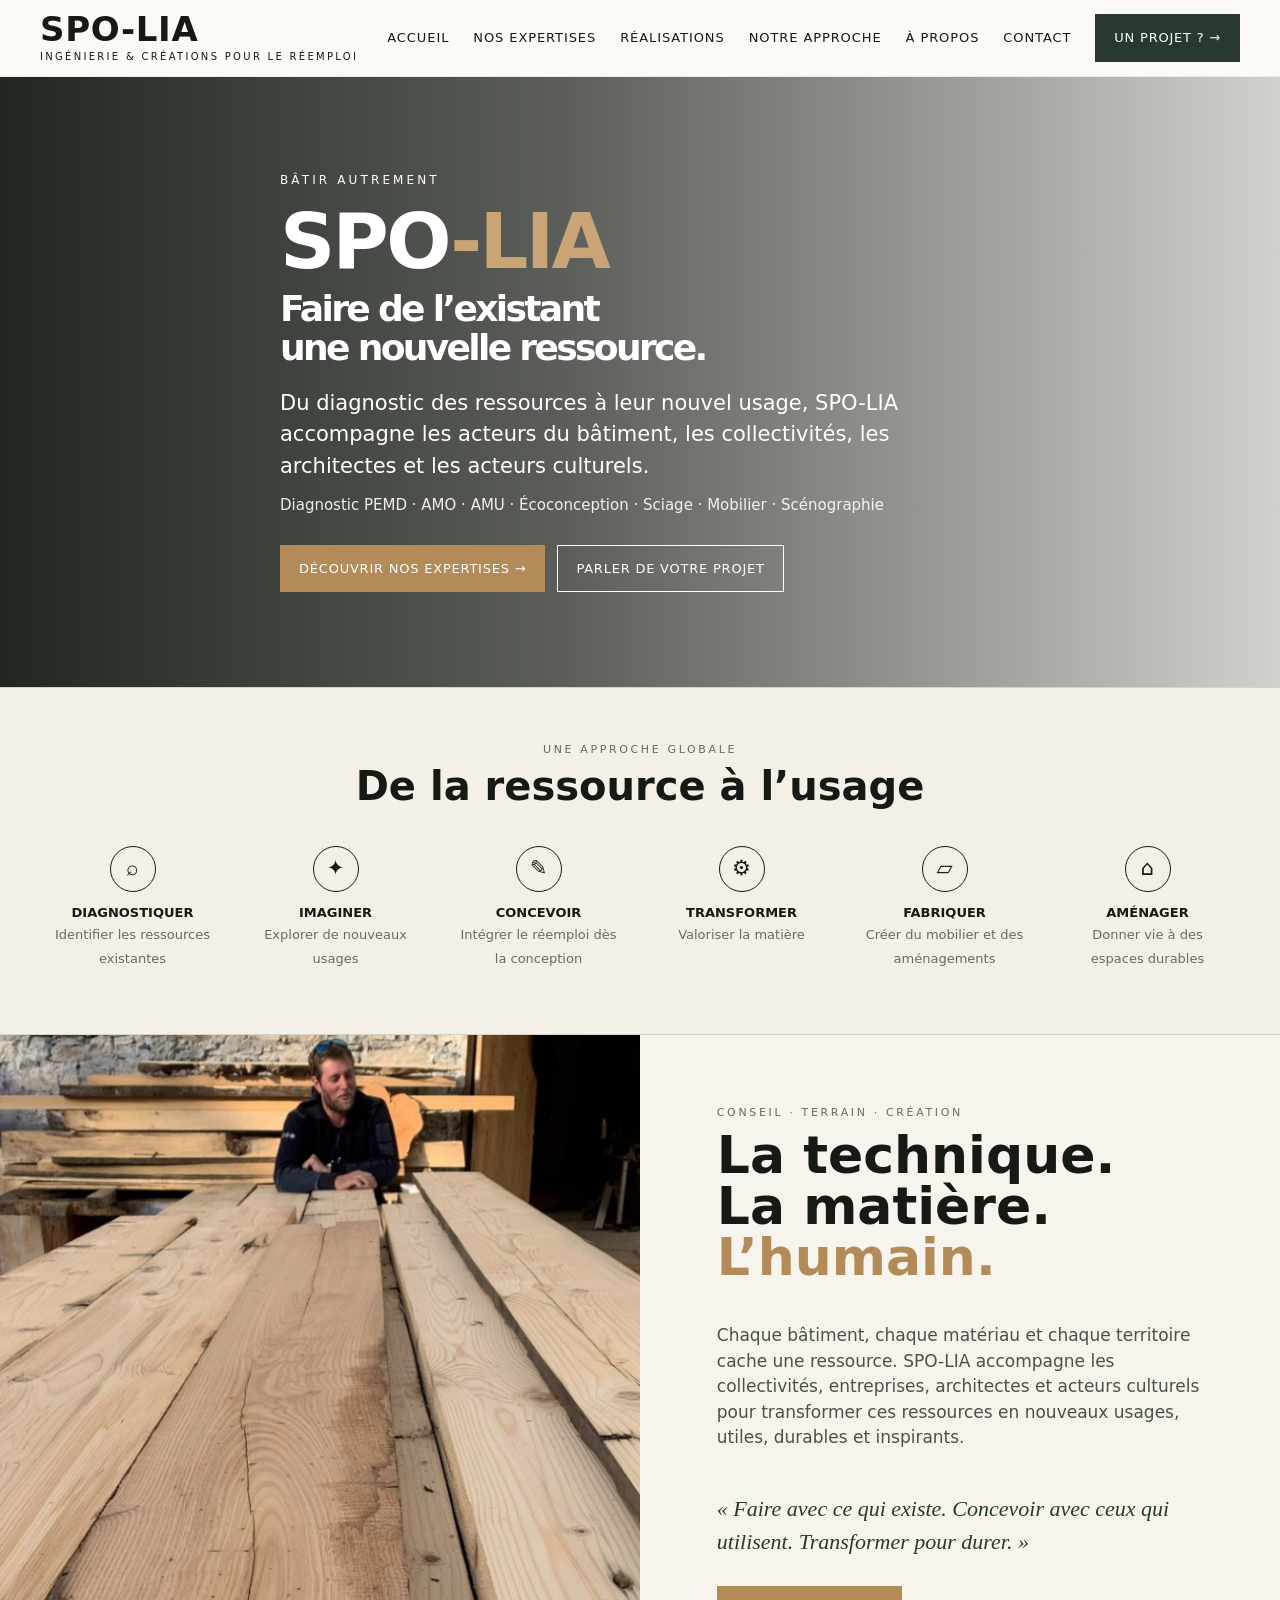
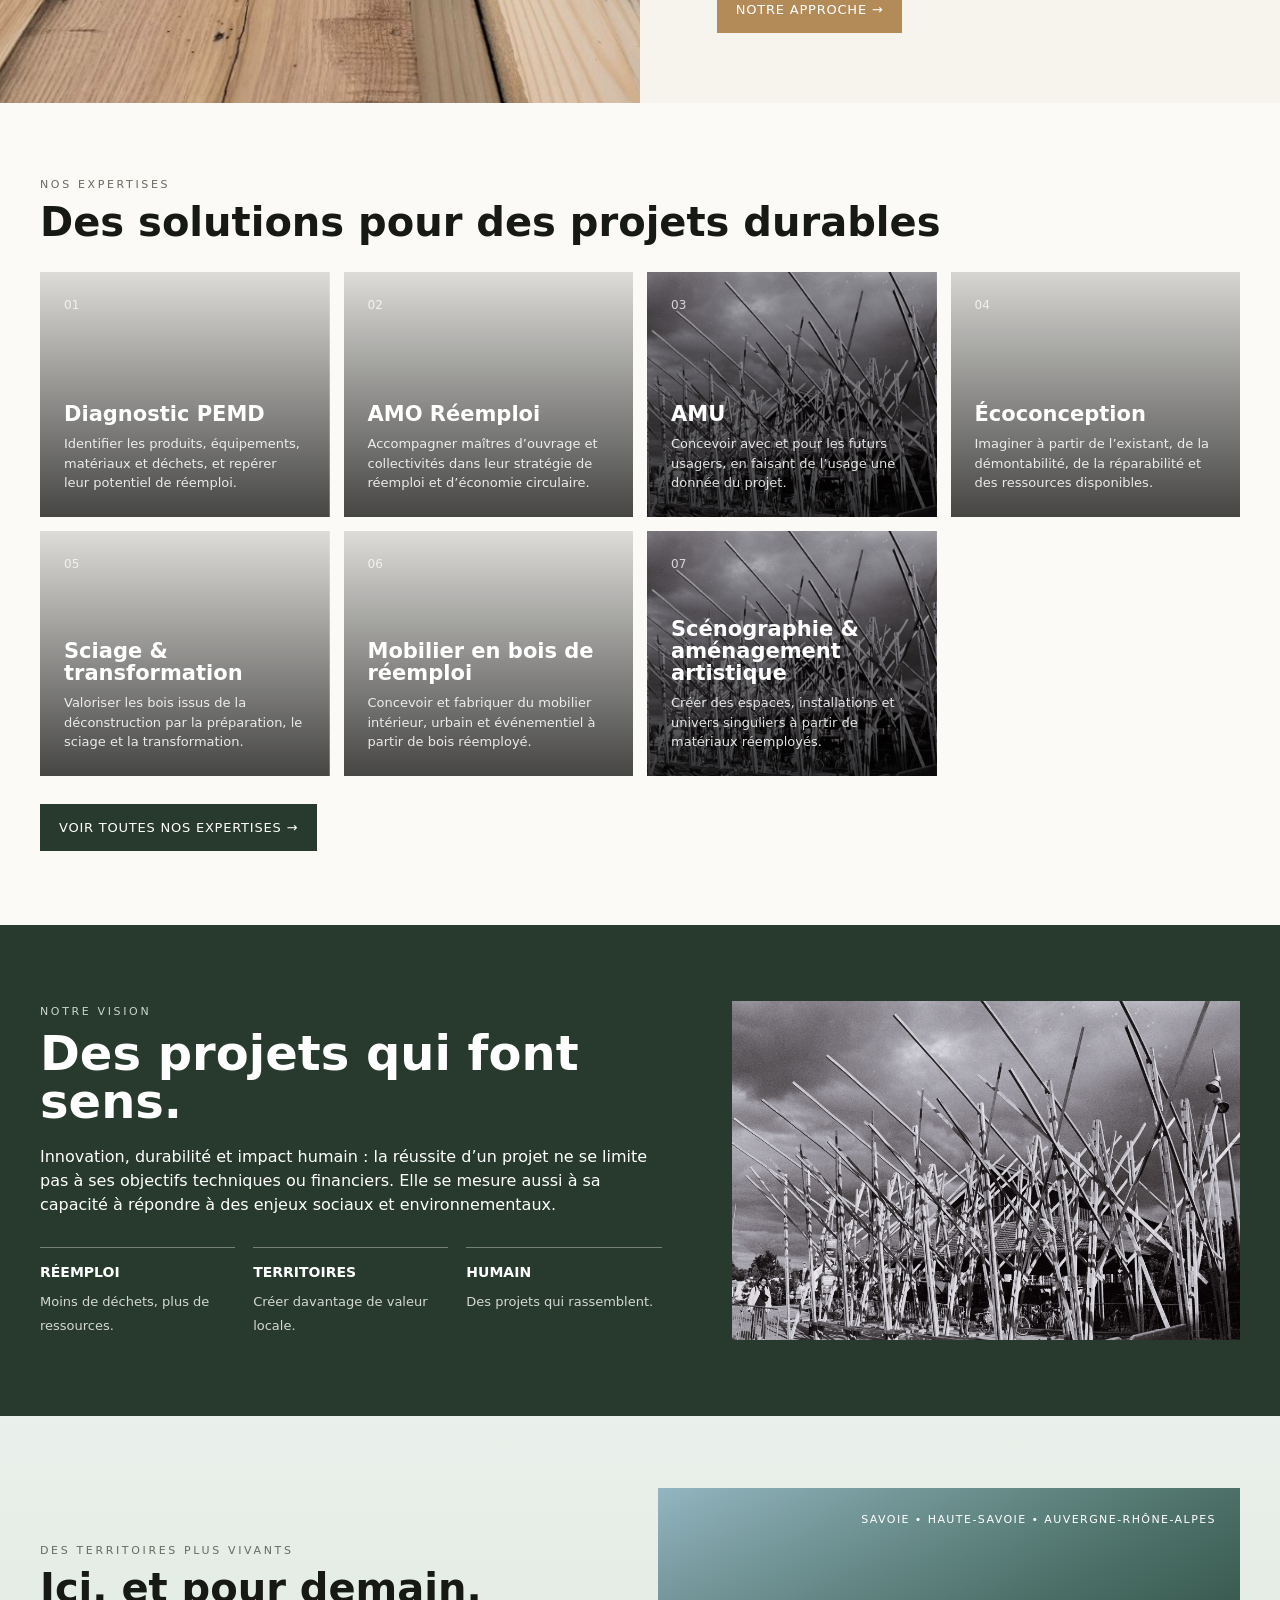
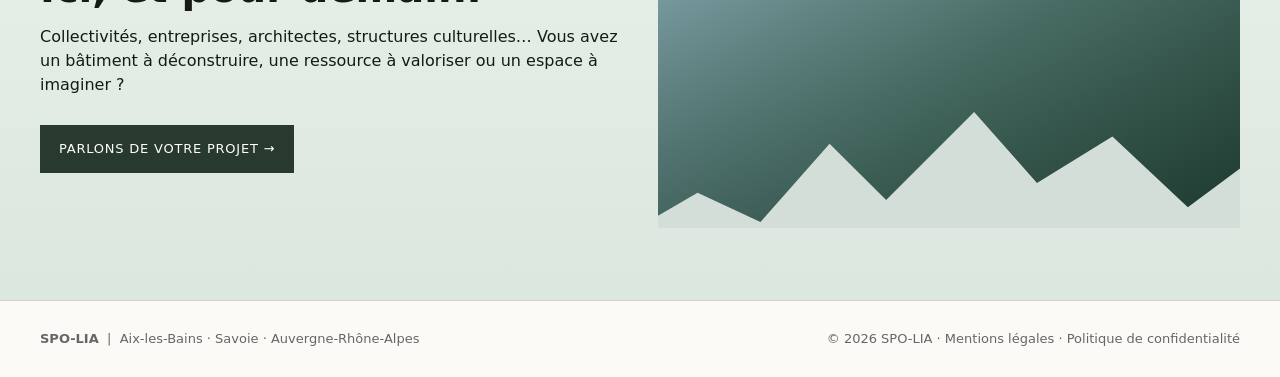
==== index.html @ f4e73f8f "Add files via upload" ====
<!doctype html><html lang="fr"><head><meta charset="utf-8"><meta name="viewport" content="width=device-width,initial-scale=1"><title>SPO-LIA — Ingénierie & créations pour le réemploi</title><meta name="description" content="Diagnostic PEMD, AMO réemploi, AMU, écoconception, sciage, mobilier en bois de réemploi et scénographie depuis Aix-les-Bains."><link rel="stylesheet" href="style.css"></head><body><header class="header"><div class="container nav"><a class="brand" href="index.html"><strong>SPO-LIA</strong><span>INGÉNIERIE & CRÉATIONS POUR LE RÉEMPLOI</span></a><nav class="navlinks"><a href="index.html">Accueil</a><a href="expertises.html">Nos expertises</a><a href="realisations.html">Réalisations</a><a href="approche.html">Notre approche</a><a href="a-propos.html">À propos</a><a href="contact.html">Contact</a><a class="btn dark" href="contact.html">Un projet ? →</a></nav></div></header><section class="hero"><div class="container hero-inner"><div class="kicker">Bâtir autrement</div><h1>SPO<span class="accent">-LIA</span><br><span style="font-size:.47em;line-height:1.08;display:block;margin-top:12px">Faire de l’existant<br>une nouvelle ressource.</span></h1><p class="lead">Du diagnostic des ressources à leur nouvel usage, SPO-LIA accompagne les acteurs du bâtiment, les collectivités, les architectes et les acteurs culturels.</p><div class="servicesline">Diagnostic PEMD · AMO · AMU · Écoconception · Sciage · Mobilier · Scénographie</div><div class="cta-row"><a class="btn primary" href="#expertises">Découvrir nos expertises →</a><a class="btn" style="border-color:white" href="contact.html">Parler de votre projet</a></div></div></section><section class="process"><div class="container"><div class="section-head"><div class="eyebrow">Une approche globale</div><h2>De la ressource à l’usage</h2></div><div class="steps"><div class="step"><div class="icon">⌕</div><strong>Diagnostiquer</strong><span>Identifier les ressources existantes</span></div><div class="step"><div class="icon">✦</div><strong>Imaginer</strong><span>Explorer de nouveaux usages</span></div><div class="step"><div class="icon">✎</div><strong>Concevoir</strong><span>Intégrer le réemploi dès la conception</span></div><div class="step"><div class="icon">⚙</div><strong>Transformer</strong><span>Valoriser la matière</span></div><div class="step"><div class="icon">▱</div><strong>Fabriquer</strong><span>Créer du mobilier et des aménagements</span></div><div class="step"><div class="icon">⌂</div><strong>Aménager</strong><span>Donner vie à des espaces durables</span></div></div></div></section><section class="split"><div class="image"></div><div class="copy"><div class="eyebrow">Conseil · Terrain · Création</div><h2>La technique.<br>La matière.<br><span class="accent">L’humain.</span></h2><p>Chaque bâtiment, chaque matériau et chaque territoire cache une ressource. SPO-LIA accompagne les collectivités, entreprises, architectes et acteurs culturels pour transformer ces ressources en nouveaux usages, utiles, durables et inspirants.</p><div class="quote">« Faire avec ce qui existe. Concevoir avec ceux qui utilisent. Transformer pour durer. »</div><div class="cta-row"><a class="btn primary" href="approche.html">Notre approche →</a></div></div></section><section class="expertise" id="expertises"><div class="container"><div class="eyebrow">Nos expertises</div><h2 class="section-title">Des solutions pour des projets durables</h2><div class="expertise-grid"><article class="card"><div class="num">01</div><h3>Diagnostic PEMD</h3><p>Identifier les produits, équipements, matériaux et déchets, et repérer leur potentiel de réemploi.</p></article><article class="card"><div class="num">02</div><h3>AMO Réemploi</h3><p>Accompagner maîtres d’ouvrage et collectivités dans leur stratégie de réemploi et d’économie circulaire.</p></article><article class="card"><div class="num">03</div><h3>AMU</h3><p>Concevoir avec et pour les futurs usagers, en faisant de l’usage une donnée du projet.</p></article><article class="card"><div class="num">04</div><h3>Écoconception</h3><p>Imaginer à partir de l’existant, de la démontabilité, de la réparabilité et des ressources disponibles.</p></article><article class="card"><div class="num">05</div><h3>Sciage & transformation</h3><p>Valoriser les bois issus de la déconstruction par la préparation, le sciage et la transformation.</p></article><article class="card"><div class="num">06</div><h3>Mobilier en bois de réemploi</h3><p>Concevoir et fabriquer du mobilier intérieur, urbain et événementiel à partir de bois réemployé.</p></article><article class="card"><div class="num">07</div><h3>Scénographie & aménagement artistique</h3><p>Créer des espaces, installations et univers singuliers à partir de matériaux réemployés.</p></article></div><div class="cta-row"><a class="btn dark" href="expertises.html">Voir toutes nos expertises →</a></div></div></section><section class="values"><div class="container values-grid"><div><div class="eyebrow" style="color:#cbd5cd">Notre vision</div><h2>Des projets qui font sens.</h2><p>Innovation, durabilité et impact humain : la réussite d’un projet ne se limite pas à ses objectifs techniques ou financiers. Elle se mesure aussi à sa capacité à répondre à des enjeux sociaux et environnementaux.</p><div class="value-list"><div class="value"><strong>Réemploi</strong><span>Moins de déchets, plus de ressources.</span></div><div class="value"><strong>Territoires</strong><span>Créer davantage de valeur locale.</span></div><div class="value"><strong>Humain</strong><span>Des projets qui rassemblent.</span></div></div></div><div><img src="assets/la-cagette-scenographie.jpg" alt="Installation artistique et scénographie en structure bois"></div></div></section><section class="regions"><div class="container regions-grid"><div><div class="eyebrow">Des territoires plus vivants</div><h2 class="section-title">Ici, et pour demain.</h2><p>Collectivités, entreprises, architectes, structures culturelles… Vous avez un bâtiment à déconstruire, une ressource à valoriser ou un espace à imaginer ?</p><div class="cta-row"><a class="btn dark" href="contact.html">Parlons de votre projet →</a></div></div><div class="mountain"></div></div></section><footer class="footer"><div class="container footer-row"><div><strong>SPO-LIA</strong> &nbsp;|&nbsp; Aix-les-Bains · Savoie · Auvergne-Rhône-Alpes</div><div>© 2026 SPO-LIA · Mentions légales · Politique de confidentialité</div></div></footer><script src="script.js"></script></body></html>
---- style.css ----
:root{--bg:#f4f0e7;--paper:#fbfaf6;--ink:#171915;--green:#283a2e;--sand:#b38b58;--line:#d9d1c3;--muted:#686a63;--max:1200px}*{box-sizing:border-box}html{scroll-behavior:smooth}body{margin:0;font-family:Inter,ui-sans-serif,system-ui,-apple-system,BlinkMacSystemFont,"Segoe UI",sans-serif;background:var(--paper);color:var(--ink);line-height:1.5}a{color:inherit;text-decoration:none}img{max-width:100%;display:block}.container{width:min(var(--max),calc(100% - 40px));margin:auto}.header{position:sticky;top:0;z-index:20;background:rgba(251,250,246,.94);backdrop-filter:blur(12px);border-bottom:1px solid rgba(0,0,0,.06)}.nav{display:flex;align-items:center;justify-content:space-between;gap:24px;padding:14px 0}.brand{display:flex;flex-direction:column;line-height:.92}.brand strong{font-size:34px;letter-spacing:.02em}.brand span{font-size:10px;letter-spacing:.23em;margin-top:7px}.navlinks{display:flex;gap:24px;font-size:13px;text-transform:uppercase;letter-spacing:.07em;align-items:center}.btn{display:inline-flex;align-items:center;gap:9px;padding:13px 18px;border:1px solid var(--ink);font-size:13px;text-transform:uppercase;letter-spacing:.06em}.btn.primary{background:var(--sand);border-color:var(--sand);color:white}.btn.dark{background:var(--green);border-color:var(--green);color:white}.hero{background:linear-gradient(90deg,rgba(15,20,15,.92) 0%,rgba(15,20,15,.68) 44%,rgba(15,20,15,.18) 100%),url('https://images.unsplash.com/photo-1782829243963-3a2dee566511?auto=format&fit=crop&fm=jpg&ixid=M3wxMjA3fDB8MHxwaG90by1wYWdlfHx8fGVufDB8fHx8fA%3D%3D&ixlib=rb-4.1.0&q=60&w=3000') center/cover no-repeat;min-height:610px;color:white;display:flex;align-items:center}.hero-inner{padding:82px 0;width:min(720px,100%)}.kicker{font-size:12px;letter-spacing:.26em;text-transform:uppercase;margin-bottom:18px}.hero h1{font-size:clamp(46px,6vw,84px);line-height:.92;margin:0 0 20px;letter-spacing:-.035em}.hero h1 .accent{color:#c9a475}.hero p.lead{font-size:21px;max-width:700px;margin:0 0 12px}.hero .servicesline{font-size:15px;opacity:.9}.cta-row{display:flex;gap:12px;flex-wrap:wrap;margin-top:28px}.process{padding:54px 0;background:var(--bg);border-top:1px solid var(--line);border-bottom:1px solid var(--line)}.section-head{text-align:center;margin-bottom:28px}.section-head .eyebrow,.eyebrow{font-size:11px;text-transform:uppercase;letter-spacing:.24em;color:var(--muted)}.section-head h2,.section-title{font-size:40px;line-height:1.04;margin:8px 0 0}.steps{display:grid;grid-template-columns:repeat(6,1fr);gap:18px}.step{text-align:center;padding:10px}.step .icon{width:46px;height:46px;border:1.5px solid var(--ink);border-radius:50%;display:grid;place-items:center;margin:0 auto 11px;font-size:21px}.step strong{display:block;text-transform:uppercase;font-size:13px}.step span{font-size:13px;color:var(--muted)}.split{display:grid;grid-template-columns:1fr 1fr;min-height:540px}.split .image{background:url('assets/cyril-bois-reemploi.jpg') center/cover no-repeat}.split .copy{padding:70px clamp(32px,6vw,85px);display:flex;flex-direction:column;justify-content:center;background:#f7f4ed}.copy h2{font-size:52px;line-height:.98;margin:8px 0 24px}.copy h2 .accent{color:var(--sand)}.copy p{font-size:17px;color:#4d504a;max-width:630px}.quote{margin-top:24px;font-family:Georgia,serif;font-style:italic;font-size:22px;color:var(--green)}.expertise{padding:74px 0}.expertise-grid{display:grid;grid-template-columns:repeat(4,1fr);gap:14px;margin-top:28px}.card{min-height:245px;color:white;padding:24px;display:flex;flex-direction:column;justify-content:flex-end}.card:nth-child(1){background:linear-gradient(135deg,#3e4940,#1f2d25)}.card:nth-child(2){background:linear-gradient(135deg,#6f765f,#314537)}.card:nth-child(3){background:linear-gradient(135deg,#7d725e,#314033)}.card:nth-child(4){background:linear-gradient(135deg,#8d7a5d,#3d3329)}.card:nth-child(5){background:linear-gradient(135deg,#6f5e45,#352f27)}.card:nth-child(6){background:linear-gradient(135deg,#9a815f,#4b3c2b)}.card:nth-child(7){background:linear-gradient(135deg,#536358,#22352b)}.card .num{font-size:12px;opacity:.75;margin-bottom:auto}.card h3{font-size:21px;line-height:1.05;margin:0 0 9px}.card p{font-size:13px;margin:0;opacity:.87}.values{background:var(--green);color:white;padding:76px 0}.values-grid{display:grid;grid-template-columns:1.1fr .9fr;gap:70px;align-items:center}.values h2{font-size:48px;line-height:1;margin:8px 0 20px}.value-list{display:grid;grid-template-columns:repeat(3,1fr);gap:18px;margin-top:30px}.value{border-top:1px solid rgba(255,255,255,.35);padding-top:14px}.value strong{display:block;font-size:14px;text-transform:uppercase;margin-bottom:6px}.value span{font-size:13px;opacity:.8}.regions{padding:72px 0;background:linear-gradient(180deg,#eaf0eb,#dce7df)}.regions-grid{display:grid;grid-template-columns:1fr 1fr;gap:36px;align-items:center}.mountain{height:340px;background:linear-gradient(180deg,rgba(255,255,255,.06),rgba(24,48,37,.38)),linear-gradient(135deg,#8cb1bc,#487067 55%,#213f35);position:relative;overflow:hidden}.mountain:before{content:"";position:absolute;left:-4%;right:-4%;bottom:-22%;height:72%;background:#d4ded8;clip-path:polygon(0 70%,10% 55%,20% 67%,31% 35%,40% 58%,54% 22%,64% 51%,76% 32%,88% 61%,100% 38%,100% 100%,0 100%)}.mountain:after{content:"SAVOIE • HAUTE-SAVOIE • AUVERGNE-RHÔNE-ALPES";position:absolute;right:24px;top:24px;color:white;font-size:11px;letter-spacing:.13em;text-align:right}.footer{padding:28px 0;border-top:1px solid var(--line);font-size:13px;color:#666}.footer-row{display:flex;justify-content:space-between;gap:20px;flex-wrap:wrap}.page-hero{padding:110px 0 70px;background:var(--bg)}.page-hero h1{font-size:64px;line-height:.95;margin:10px 0 18px}.content{padding:70px 0}.content-grid{display:grid;grid-template-columns:1fr 1fr;gap:50px}.content h2{font-size:34px}.content p{color:#555}.contact-box{background:var(--green);color:white;padding:34px;margin-top:30px}.contact-box a{text-decoration:underline}@media(max-width:950px){.navlinks{display:none}.hero{min-height:560px}.steps{grid-template-columns:repeat(3,1fr)}.split,.values-grid,.regions-grid,.content-grid{grid-template-columns:1fr}.split .image{min-height:420px}.expertise-grid{grid-template-columns:repeat(2,1fr)}}@media(max-width:620px){.container{width:min(100% - 24px,var(--max))}.hero h1{font-size:48px}.steps{grid-template-columns:repeat(2,1fr)}.expertise-grid{grid-template-columns:1fr}.copy h2{font-size:40px}.page-hero h1{font-size:48px}}

.card:nth-child(1){background-image:linear-gradient(180deg,rgba(0,0,0,.12),rgba(0,0,0,.72)),url("https://images.pexels.com/photos/15612541/pexels-photo-15612541/free-photo-of-wood-in-a-carpentry.jpeg?auto=compress&dpr=1&h=750&w=1260");background-size:cover;background-position:center}
.card:nth-child(2){background-image:linear-gradient(180deg,rgba(0,0,0,.12),rgba(0,0,0,.72)),url("https://images.unsplash.com/photo-1782829243963-3a2dee566511?auto=format&fit=crop&fm=jpg&ixid=M3wxMjA3fDB8MHxwaG90by1wYWdlfHx8fGVufDB8fHx8fA%3D%3D&ixlib=rb-4.1.0&q=60&w=3000");background-size:cover;background-position:center}
.card:nth-child(3){background-image:linear-gradient(180deg,rgba(0,0,0,.16),rgba(0,0,0,.72)),url('assets/la-cagette-scenographie.jpg');background-size:cover;background-position:center}
.card:nth-child(4){background-image:linear-gradient(180deg,rgba(0,0,0,.15),rgba(0,0,0,.72)),url("https://images.pexels.com/photos/8447804/pexels-photo-8447804.jpeg?auto=compress&dpr=1&h=750&w=1260");background-size:cover;background-position:center}
.card:nth-child(5){background-image:linear-gradient(180deg,rgba(0,0,0,.12),rgba(0,0,0,.72)),url("https://images.pexels.com/photos/8447804/pexels-photo-8447804.jpeg?auto=compress&dpr=1&h=750&w=1260");background-size:cover;background-position:center}
.card:nth-child(6){background-image:linear-gradient(180deg,rgba(0,0,0,.12),rgba(0,0,0,.72)),url("https://images.unsplash.com/photo-1782829243963-3a2dee566511?auto=format&fit=crop&fm=jpg&ixid=M3wxMjA3fDB8MHxwaG90by1wYWdlfHx8fGVufDB8fHx8fA%3D%3D&ixlib=rb-4.1.0&q=60&w=3000");background-size:cover;background-position:center 60%}
.card:nth-child(7){background-image:linear-gradient(180deg,rgba(0,0,0,.12),rgba(0,0,0,.72)),url('assets/la-cagette-scenographie.jpg');background-size:cover;background-position:center}
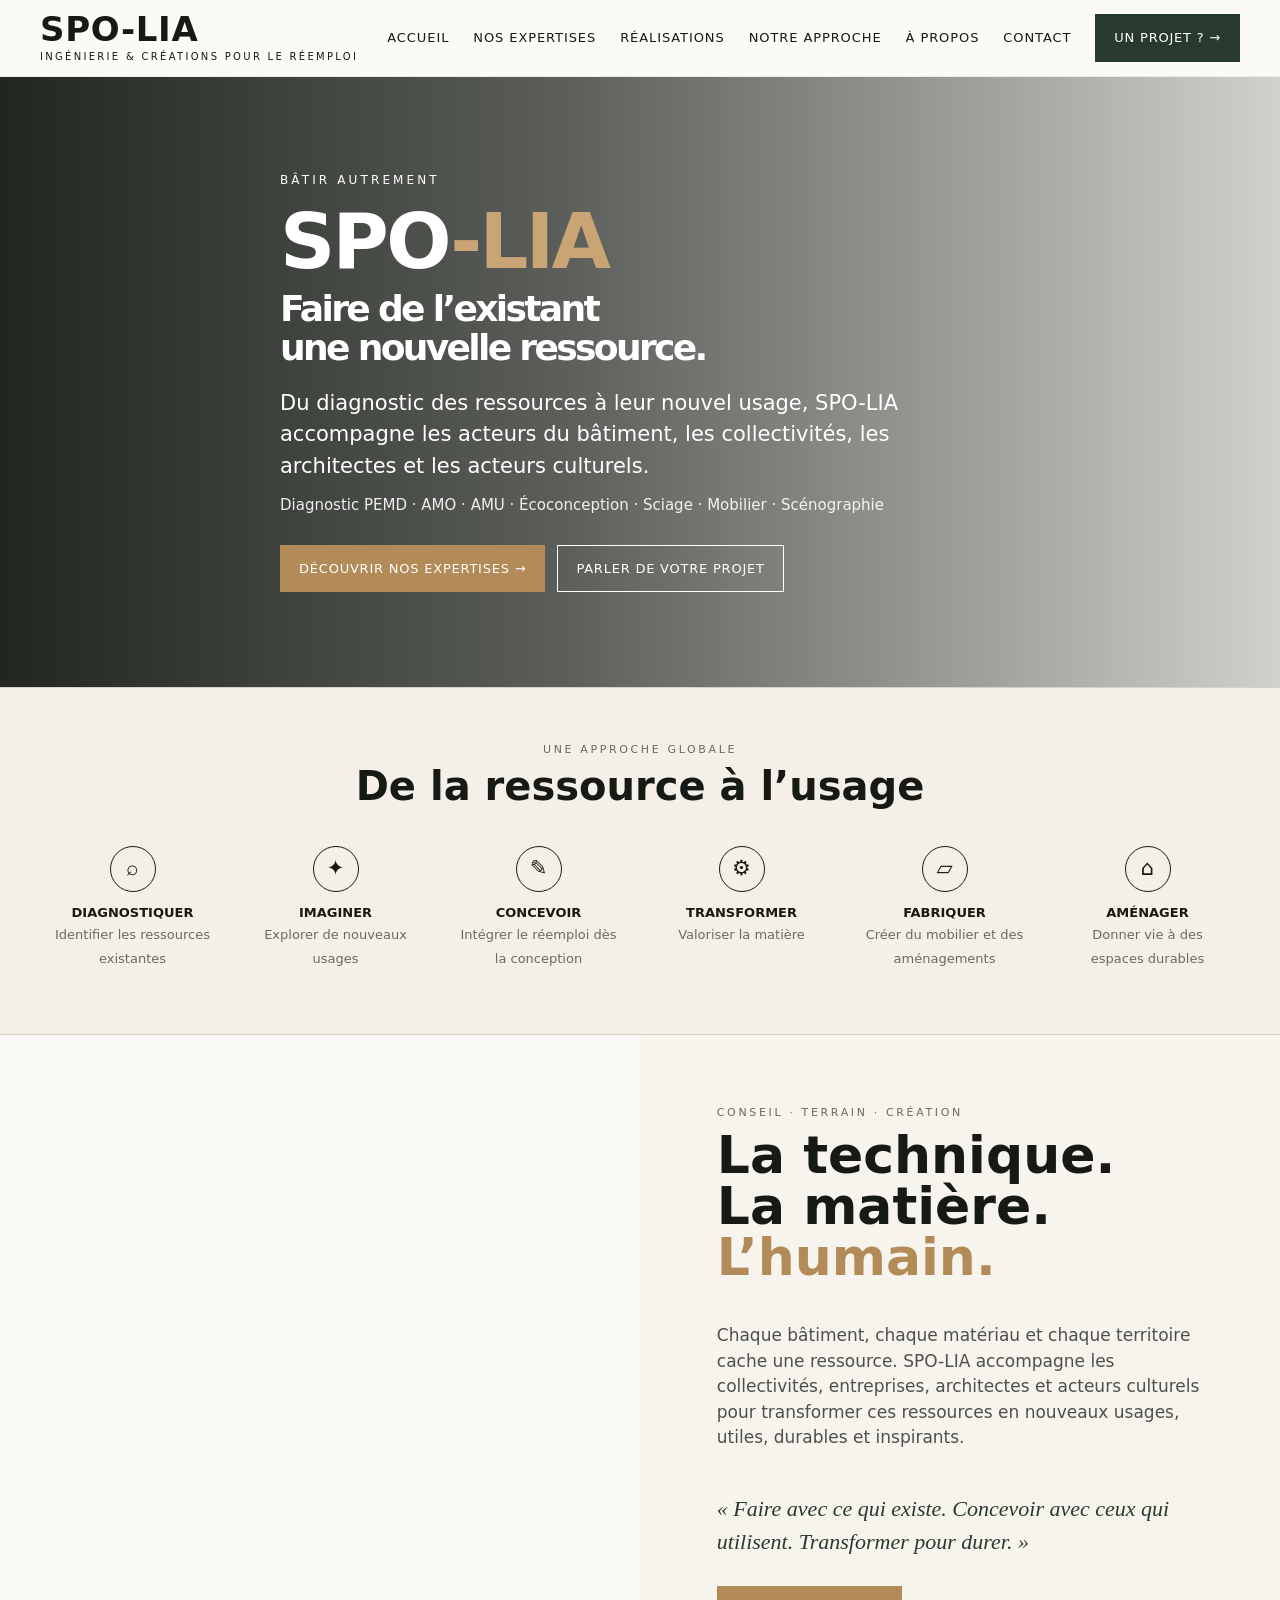
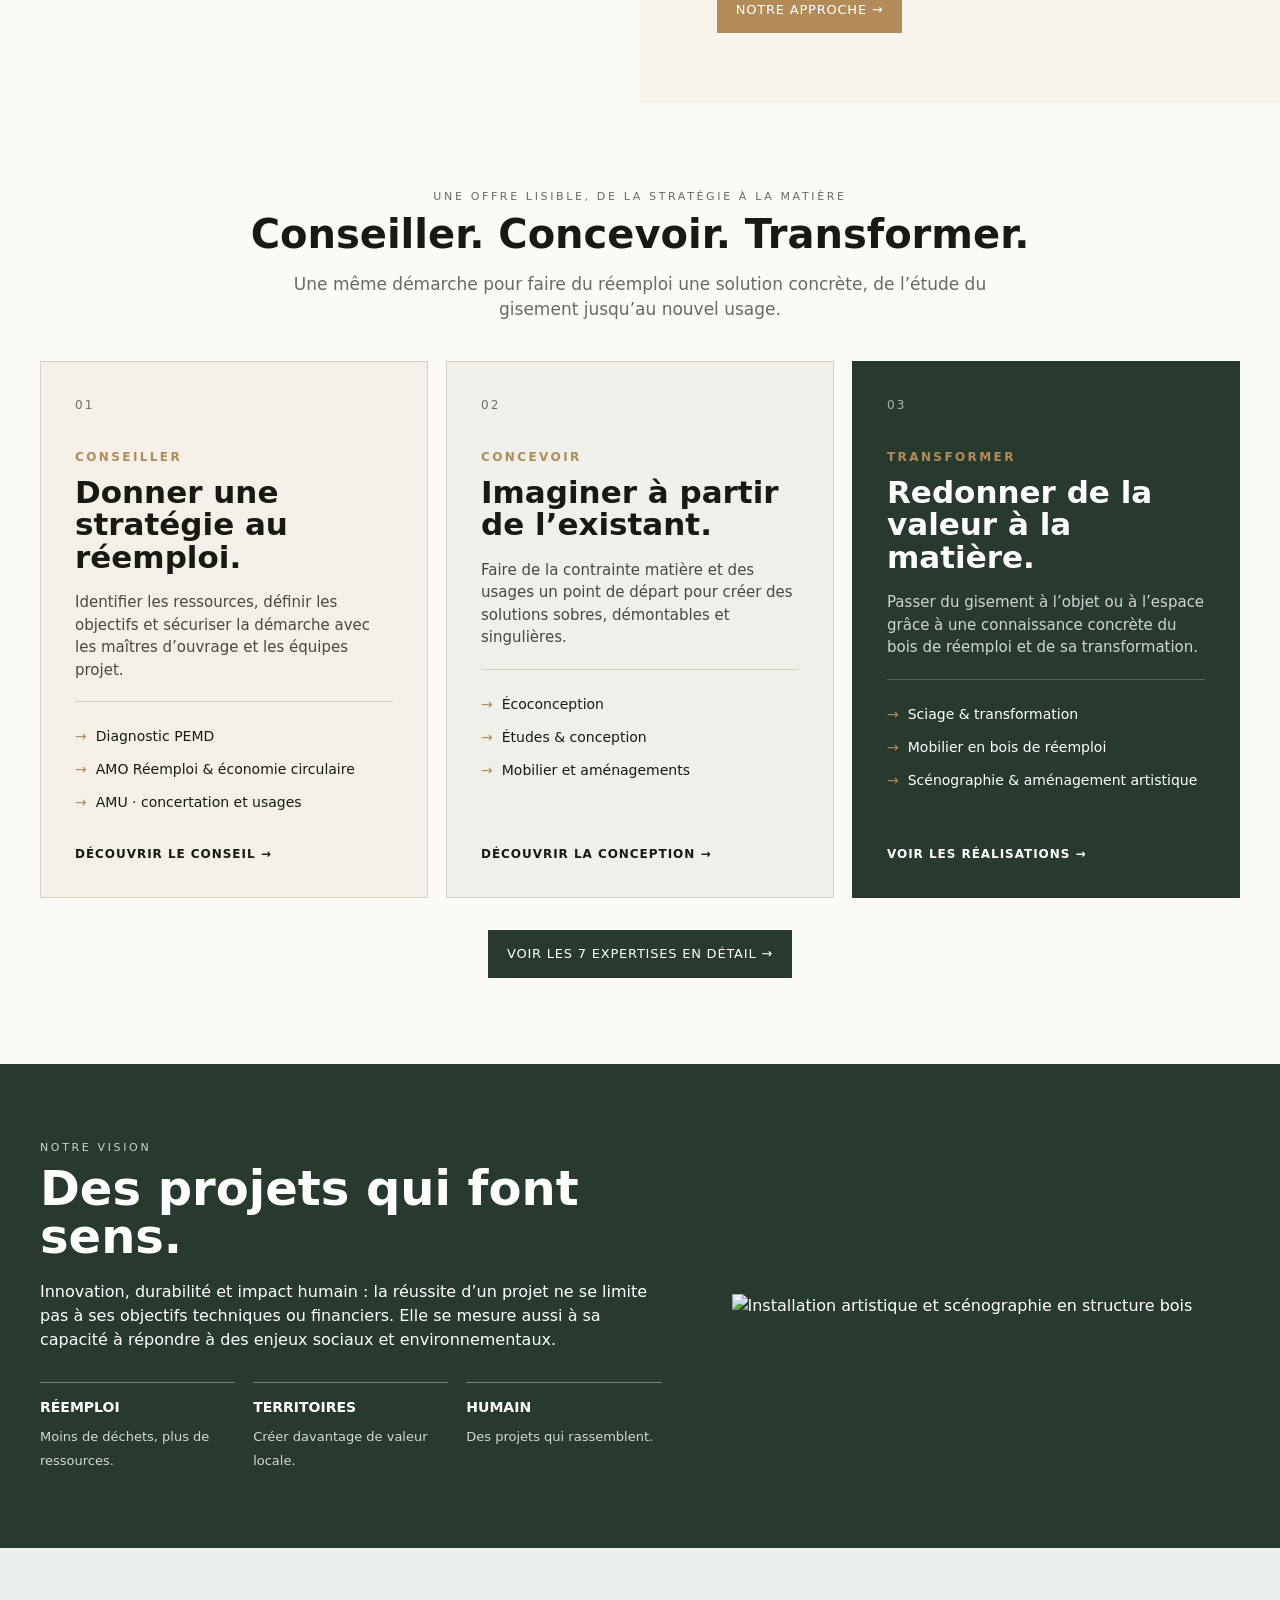
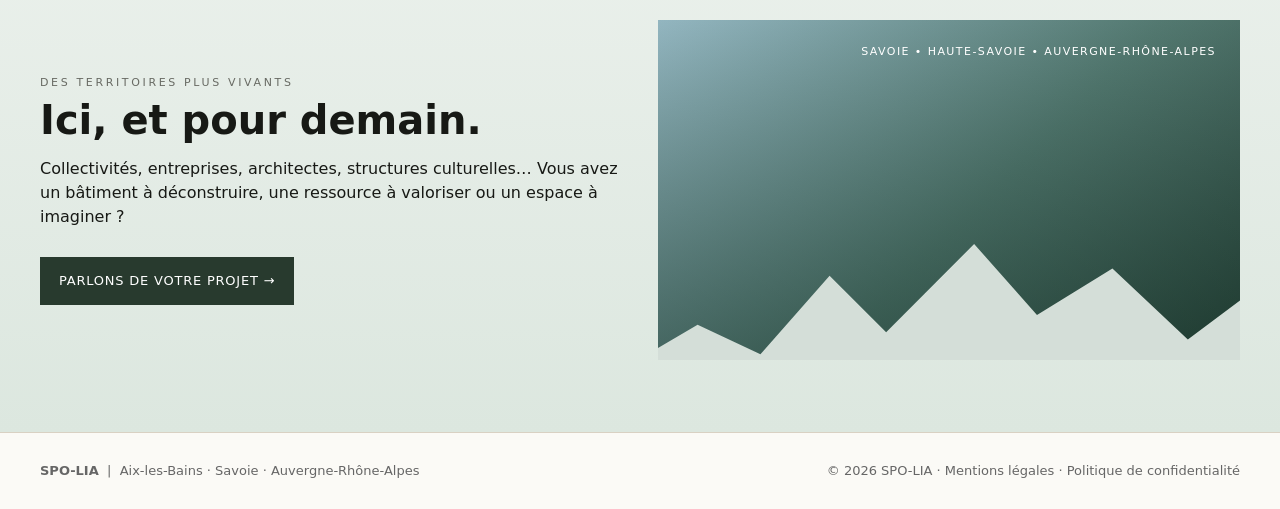
==== commit 6e2ab32e: "Add files via upload" ====
--- a/index.html
+++ b/index.html
@@ -1 +1 @@
-<!doctype html><html lang="fr"><head><meta charset="utf-8"><meta name="viewport" content="width=device-width,initial-scale=1"><title>SPO-LIA — Ingénierie & créations pour le réemploi</title><meta name="description" content="Diagnostic PEMD, AMO réemploi, AMU, écoconception, sciage, mobilier en bois de réemploi et scénographie depuis Aix-les-Bains."><link rel="stylesheet" href="style.css"></head><body><header class="header"><div class="container nav"><a class="brand" href="index.html"><strong>SPO-LIA</strong><span>INGÉNIERIE & CRÉATIONS POUR LE RÉEMPLOI</span></a><nav class="navlinks"><a href="index.html">Accueil</a><a href="expertises.html">Nos expertises</a><a href="realisations.html">Réalisations</a><a href="approche.html">Notre approche</a><a href="a-propos.html">À propos</a><a href="contact.html">Contact</a><a class="btn dark" href="contact.html">Un projet ? →</a></nav></div></header><section class="hero"><div class="container hero-inner"><div class="kicker">Bâtir autrement</div><h1>SPO<span class="accent">-LIA</span><br><span style="font-size:.47em;line-height:1.08;display:block;margin-top:12px">Faire de l’existant<br>une nouvelle ressource.</span></h1><p class="lead">Du diagnostic des ressources à leur nouvel usage, SPO-LIA accompagne les acteurs du bâtiment, les collectivités, les architectes et les acteurs culturels.</p><div class="servicesline">Diagnostic PEMD · AMO · AMU · Écoconception · Sciage · Mobilier · Scénographie</div><div class="cta-row"><a class="btn primary" href="#expertises">Découvrir nos expertises →</a><a class="btn" style="border-color:white" href="contact.html">Parler de votre projet</a></div></div></section><section class="process"><div class="container"><div class="section-head"><div class="eyebrow">Une approche globale</div><h2>De la ressource à l’usage</h2></div><div class="steps"><div class="step"><div class="icon">⌕</div><strong>Diagnostiquer</strong><span>Identifier les ressources existantes</span></div><div class="step"><div class="icon">✦</div><strong>Imaginer</strong><span>Explorer de nouveaux usages</span></div><div class="step"><div class="icon">✎</div><strong>Concevoir</strong><span>Intégrer le réemploi dès la conception</span></div><div class="step"><div class="icon">⚙</div><strong>Transformer</strong><span>Valoriser la matière</span></div><div class="step"><div class="icon">▱</div><strong>Fabriquer</strong><span>Créer du mobilier et des aménagements</span></div><div class="step"><div class="icon">⌂</div><strong>Aménager</strong><span>Donner vie à des espaces durables</span></div></div></div></section><section class="split"><div class="image"></div><div class="copy"><div class="eyebrow">Conseil · Terrain · Création</div><h2>La technique.<br>La matière.<br><span class="accent">L’humain.</span></h2><p>Chaque bâtiment, chaque matériau et chaque territoire cache une ressource. SPO-LIA accompagne les collectivités, entreprises, architectes et acteurs culturels pour transformer ces ressources en nouveaux usages, utiles, durables et inspirants.</p><div class="quote">« Faire avec ce qui existe. Concevoir avec ceux qui utilisent. Transformer pour durer. »</div><div class="cta-row"><a class="btn primary" href="approche.html">Notre approche →</a></div></div></section><section class="expertise" id="expertises"><div class="container"><div class="eyebrow">Nos expertises</div><h2 class="section-title">Des solutions pour des projets durables</h2><div class="expertise-grid"><article class="card"><div class="num">01</div><h3>Diagnostic PEMD</h3><p>Identifier les produits, équipements, matériaux et déchets, et repérer leur potentiel de réemploi.</p></article><article class="card"><div class="num">02</div><h3>AMO Réemploi</h3><p>Accompagner maîtres d’ouvrage et collectivités dans leur stratégie de réemploi et d’économie circulaire.</p></article><article class="card"><div class="num">03</div><h3>AMU</h3><p>Concevoir avec et pour les futurs usagers, en faisant de l’usage une donnée du projet.</p></article><article class="card"><div class="num">04</div><h3>Écoconception</h3><p>Imaginer à partir de l’existant, de la démontabilité, de la réparabilité et des ressources disponibles.</p></article><article class="card"><div class="num">05</div><h3>Sciage & transformation</h3><p>Valoriser les bois issus de la déconstruction par la préparation, le sciage et la transformation.</p></article><article class="card"><div class="num">06</div><h3>Mobilier en bois de réemploi</h3><p>Concevoir et fabriquer du mobilier intérieur, urbain et événementiel à partir de bois réemployé.</p></article><article class="card"><div class="num">07</div><h3>Scénographie & aménagement artistique</h3><p>Créer des espaces, installations et univers singuliers à partir de matériaux réemployés.</p></article></div><div class="cta-row"><a class="btn dark" href="expertises.html">Voir toutes nos expertises →</a></div></div></section><section class="values"><div class="container values-grid"><div><div class="eyebrow" style="color:#cbd5cd">Notre vision</div><h2>Des projets qui font sens.</h2><p>Innovation, durabilité et impact humain : la réussite d’un projet ne se limite pas à ses objectifs techniques ou financiers. Elle se mesure aussi à sa capacité à répondre à des enjeux sociaux et environnementaux.</p><div class="value-list"><div class="value"><strong>Réemploi</strong><span>Moins de déchets, plus de ressources.</span></div><div class="value"><strong>Territoires</strong><span>Créer davantage de valeur locale.</span></div><div class="value"><strong>Humain</strong><span>Des projets qui rassemblent.</span></div></div></div><div><img src="assets/la-cagette-scenographie.jpg" alt="Installation artistique et scénographie en structure bois"></div></div></section><section class="regions"><div class="container regions-grid"><div><div class="eyebrow">Des territoires plus vivants</div><h2 class="section-title">Ici, et pour demain.</h2><p>Collectivités, entreprises, architectes, structures culturelles… Vous avez un bâtiment à déconstruire, une ressource à valoriser ou un espace à imaginer ?</p><div class="cta-row"><a class="btn dark" href="contact.html">Parlons de votre projet →</a></div></div><div class="mountain"></div></div></section><footer class="footer"><div class="container footer-row"><div><strong>SPO-LIA</strong> &nbsp;|&nbsp; Aix-les-Bains · Savoie · Auvergne-Rhône-Alpes</div><div>© 2026 SPO-LIA · Mentions légales · Politique de confidentialité</div></div></footer><script src="script.js"></script></body></html>+<!doctype html><html lang="fr"><head><meta charset="utf-8"><meta name="viewport" content="width=device-width,initial-scale=1"><title>SPO-LIA — Ingénierie & créations pour le réemploi</title><meta name="description" content="Diagnostic PEMD, AMO réemploi, AMU, écoconception, sciage, mobilier en bois de réemploi et scénographie depuis Aix-les-Bains."><link rel="stylesheet" href="style.css"></head><body><header class="header"><div class="container nav"><a class="brand" href="index.html"><strong>SPO-LIA</strong><span>INGÉNIERIE & CRÉATIONS POUR LE RÉEMPLOI</span></a><nav class="navlinks"><a href="index.html">Accueil</a><a href="expertises.html">Nos expertises</a><a href="realisations.html">Réalisations</a><a href="approche.html">Notre approche</a><a href="a-propos.html">À propos</a><a href="contact.html">Contact</a><a class="btn dark" href="contact.html">Un projet ? →</a></nav></div></header><section class="hero"><div class="container hero-inner"><div class="kicker">Bâtir autrement</div><h1>SPO<span class="accent">-LIA</span><br><span style="font-size:.47em;line-height:1.08;display:block;margin-top:12px">Faire de l’existant<br>une nouvelle ressource.</span></h1><p class="lead">Du diagnostic des ressources à leur nouvel usage, SPO-LIA accompagne les acteurs du bâtiment, les collectivités, les architectes et les acteurs culturels.</p><div class="servicesline">Diagnostic PEMD · AMO · AMU · Écoconception · Sciage · Mobilier · Scénographie</div><div class="cta-row"><a class="btn primary" href="#expertises">Découvrir nos expertises →</a><a class="btn" style="border-color:white" href="contact.html">Parler de votre projet</a></div></div></section><section class="process"><div class="container"><div class="section-head"><div class="eyebrow">Une approche globale</div><h2>De la ressource à l’usage</h2></div><div class="steps"><div class="step"><div class="icon">⌕</div><strong>Diagnostiquer</strong><span>Identifier les ressources existantes</span></div><div class="step"><div class="icon">✦</div><strong>Imaginer</strong><span>Explorer de nouveaux usages</span></div><div class="step"><div class="icon">✎</div><strong>Concevoir</strong><span>Intégrer le réemploi dès la conception</span></div><div class="step"><div class="icon">⚙</div><strong>Transformer</strong><span>Valoriser la matière</span></div><div class="step"><div class="icon">▱</div><strong>Fabriquer</strong><span>Créer du mobilier et des aménagements</span></div><div class="step"><div class="icon">⌂</div><strong>Aménager</strong><span>Donner vie à des espaces durables</span></div></div></div></section><section class="split"><div class="image"></div><div class="copy"><div class="eyebrow">Conseil · Terrain · Création</div><h2>La technique.<br>La matière.<br><span class="accent">L’humain.</span></h2><p>Chaque bâtiment, chaque matériau et chaque territoire cache une ressource. SPO-LIA accompagne les collectivités, entreprises, architectes et acteurs culturels pour transformer ces ressources en nouveaux usages, utiles, durables et inspirants.</p><div class="quote">« Faire avec ce qui existe. Concevoir avec ceux qui utilisent. Transformer pour durer. »</div><div class="cta-row"><a class="btn primary" href="approche.html">Notre approche →</a></div></div></section><section class="offer" id="expertises"><div class="container"><div class="section-head offer-head"><div class="eyebrow">Une offre lisible, de la stratégie à la matière</div><h2>Conseiller. Concevoir. Transformer.</h2><p>Une même démarche pour faire du réemploi une solution concrète, de l’étude du gisement jusqu’au nouvel usage.</p></div><div class="offer-grid"><article class="offer-card"><div class="offer-num">01</div><div class="offer-word">Conseiller</div><h3>Donner une stratégie au réemploi.</h3><p>Identifier les ressources, définir les objectifs et sécuriser la démarche avec les maîtres d’ouvrage et les équipes projet.</p><ul><li>Diagnostic PEMD</li><li>AMO Réemploi & économie circulaire</li><li>AMU · concertation et usages</li></ul><a href="expertises.html">Découvrir le conseil →</a></article><article class="offer-card"><div class="offer-num">02</div><div class="offer-word">Concevoir</div><h3>Imaginer à partir de l’existant.</h3><p>Faire de la contrainte matière et des usages un point de départ pour créer des solutions sobres, démontables et singulières.</p><ul><li>Écoconception</li><li>Études & conception</li><li>Mobilier et aménagements</li></ul><a href="expertises.html">Découvrir la conception →</a></article><article class="offer-card"><div class="offer-num">03</div><div class="offer-word">Transformer</div><h3>Redonner de la valeur à la matière.</h3><p>Passer du gisement à l’objet ou à l’espace grâce à une connaissance concrète du bois de réemploi et de sa transformation.</p><ul><li>Sciage & transformation</li><li>Mobilier en bois de réemploi</li><li>Scénographie & aménagement artistique</li></ul><a href="realisations.html">Voir les réalisations →</a></article></div><div class="expertise-link"><a class="btn dark" href="expertises.html">Voir les 7 expertises en détail →</a></div></div></section><section class="values"><div class="container values-grid"><div><div class="eyebrow" style="color:#cbd5cd">Notre vision</div><h2>Des projets qui font sens.</h2><p>Innovation, durabilité et impact humain : la réussite d’un projet ne se limite pas à ses objectifs techniques ou financiers. Elle se mesure aussi à sa capacité à répondre à des enjeux sociaux et environnementaux.</p><div class="value-list"><div class="value"><strong>Réemploi</strong><span>Moins de déchets, plus de ressources.</span></div><div class="value"><strong>Territoires</strong><span>Créer davantage de valeur locale.</span></div><div class="value"><strong>Humain</strong><span>Des projets qui rassemblent.</span></div></div></div><div><img src="https://images.unsplash.com/photo-1782829243963-3a2dee566511?auto=format&fit=crop&fm=jpg&q=80&w=1800" alt="Installation artistique et scénographie en structure bois"></div></div></section><section class="regions"><div class="container regions-grid"><div><div class="eyebrow">Des territoires plus vivants</div><h2 class="section-title">Ici, et pour demain.</h2><p>Collectivités, entreprises, architectes, structures culturelles… Vous avez un bâtiment à déconstruire, une ressource à valoriser ou un espace à imaginer ?</p><div class="cta-row"><a class="btn dark" href="contact.html">Parlons de votre projet →</a></div></div><div class="mountain"></div></div></section><footer class="footer"><div class="container footer-row"><div><strong>SPO-LIA</strong> &nbsp;|&nbsp; Aix-les-Bains · Savoie · Auvergne-Rhône-Alpes</div><div>© 2026 SPO-LIA · Mentions légales · Politique de confidentialité</div></div></footer><script src="script.js"></script></body></html>
--- a/style.css
+++ b/style.css
@@ -1,10 +1,13 @@
 
-:root{--bg:#f4f0e7;--paper:#fbfaf6;--ink:#171915;--green:#283a2e;--sand:#b38b58;--line:#d9d1c3;--muted:#686a63;--max:1200px}*{box-sizing:border-box}html{scroll-behavior:smooth}body{margin:0;font-family:Inter,ui-sans-serif,system-ui,-apple-system,BlinkMacSystemFont,"Segoe UI",sans-serif;background:var(--paper);color:var(--ink);line-height:1.5}a{color:inherit;text-decoration:none}img{max-width:100%;display:block}.container{width:min(var(--max),calc(100% - 40px));margin:auto}.header{position:sticky;top:0;z-index:20;background:rgba(251,250,246,.94);backdrop-filter:blur(12px);border-bottom:1px solid rgba(0,0,0,.06)}.nav{display:flex;align-items:center;justify-content:space-between;gap:24px;padding:14px 0}.brand{display:flex;flex-direction:column;line-height:.92}.brand strong{font-size:34px;letter-spacing:.02em}.brand span{font-size:10px;letter-spacing:.23em;margin-top:7px}.navlinks{display:flex;gap:24px;font-size:13px;text-transform:uppercase;letter-spacing:.07em;align-items:center}.btn{display:inline-flex;align-items:center;gap:9px;padding:13px 18px;border:1px solid var(--ink);font-size:13px;text-transform:uppercase;letter-spacing:.06em}.btn.primary{background:var(--sand);border-color:var(--sand);color:white}.btn.dark{background:var(--green);border-color:var(--green);color:white}.hero{background:linear-gradient(90deg,rgba(15,20,15,.92) 0%,rgba(15,20,15,.68) 44%,rgba(15,20,15,.18) 100%),url('https://images.unsplash.com/photo-1782829243963-3a2dee566511?auto=format&fit=crop&fm=jpg&ixid=M3wxMjA3fDB8MHxwaG90by1wYWdlfHx8fGVufDB8fHx8fA%3D%3D&ixlib=rb-4.1.0&q=60&w=3000') center/cover no-repeat;min-height:610px;color:white;display:flex;align-items:center}.hero-inner{padding:82px 0;width:min(720px,100%)}.kicker{font-size:12px;letter-spacing:.26em;text-transform:uppercase;margin-bottom:18px}.hero h1{font-size:clamp(46px,6vw,84px);line-height:.92;margin:0 0 20px;letter-spacing:-.035em}.hero h1 .accent{color:#c9a475}.hero p.lead{font-size:21px;max-width:700px;margin:0 0 12px}.hero .servicesline{font-size:15px;opacity:.9}.cta-row{display:flex;gap:12px;flex-wrap:wrap;margin-top:28px}.process{padding:54px 0;background:var(--bg);border-top:1px solid var(--line);border-bottom:1px solid var(--line)}.section-head{text-align:center;margin-bottom:28px}.section-head .eyebrow,.eyebrow{font-size:11px;text-transform:uppercase;letter-spacing:.24em;color:var(--muted)}.section-head h2,.section-title{font-size:40px;line-height:1.04;margin:8px 0 0}.steps{display:grid;grid-template-columns:repeat(6,1fr);gap:18px}.step{text-align:center;padding:10px}.step .icon{width:46px;height:46px;border:1.5px solid var(--ink);border-radius:50%;display:grid;place-items:center;margin:0 auto 11px;font-size:21px}.step strong{display:block;text-transform:uppercase;font-size:13px}.step span{font-size:13px;color:var(--muted)}.split{display:grid;grid-template-columns:1fr 1fr;min-height:540px}.split .image{background:url('assets/cyril-bois-reemploi.jpg') center/cover no-repeat}.split .copy{padding:70px clamp(32px,6vw,85px);display:flex;flex-direction:column;justify-content:center;background:#f7f4ed}.copy h2{font-size:52px;line-height:.98;margin:8px 0 24px}.copy h2 .accent{color:var(--sand)}.copy p{font-size:17px;color:#4d504a;max-width:630px}.quote{margin-top:24px;font-family:Georgia,serif;font-style:italic;font-size:22px;color:var(--green)}.expertise{padding:74px 0}.expertise-grid{display:grid;grid-template-columns:repeat(4,1fr);gap:14px;margin-top:28px}.card{min-height:245px;color:white;padding:24px;display:flex;flex-direction:column;justify-content:flex-end}.card:nth-child(1){background:linear-gradient(135deg,#3e4940,#1f2d25)}.card:nth-child(2){background:linear-gradient(135deg,#6f765f,#314537)}.card:nth-child(3){background:linear-gradient(135deg,#7d725e,#314033)}.card:nth-child(4){background:linear-gradient(135deg,#8d7a5d,#3d3329)}.card:nth-child(5){background:linear-gradient(135deg,#6f5e45,#352f27)}.card:nth-child(6){background:linear-gradient(135deg,#9a815f,#4b3c2b)}.card:nth-child(7){background:linear-gradient(135deg,#536358,#22352b)}.card .num{font-size:12px;opacity:.75;margin-bottom:auto}.card h3{font-size:21px;line-height:1.05;margin:0 0 9px}.card p{font-size:13px;margin:0;opacity:.87}.values{background:var(--green);color:white;padding:76px 0}.values-grid{display:grid;grid-template-columns:1.1fr .9fr;gap:70px;align-items:center}.values h2{font-size:48px;line-height:1;margin:8px 0 20px}.value-list{display:grid;grid-template-columns:repeat(3,1fr);gap:18px;margin-top:30px}.value{border-top:1px solid rgba(255,255,255,.35);padding-top:14px}.value strong{display:block;font-size:14px;text-transform:uppercase;margin-bottom:6px}.value span{font-size:13px;opacity:.8}.regions{padding:72px 0;background:linear-gradient(180deg,#eaf0eb,#dce7df)}.regions-grid{display:grid;grid-template-columns:1fr 1fr;gap:36px;align-items:center}.mountain{height:340px;background:linear-gradient(180deg,rgba(255,255,255,.06),rgba(24,48,37,.38)),linear-gradient(135deg,#8cb1bc,#487067 55%,#213f35);position:relative;overflow:hidden}.mountain:before{content:"";position:absolute;left:-4%;right:-4%;bottom:-22%;height:72%;background:#d4ded8;clip-path:polygon(0 70%,10% 55%,20% 67%,31% 35%,40% 58%,54% 22%,64% 51%,76% 32%,88% 61%,100% 38%,100% 100%,0 100%)}.mountain:after{content:"SAVOIE • HAUTE-SAVOIE • AUVERGNE-RHÔNE-ALPES";position:absolute;right:24px;top:24px;color:white;font-size:11px;letter-spacing:.13em;text-align:right}.footer{padding:28px 0;border-top:1px solid var(--line);font-size:13px;color:#666}.footer-row{display:flex;justify-content:space-between;gap:20px;flex-wrap:wrap}.page-hero{padding:110px 0 70px;background:var(--bg)}.page-hero h1{font-size:64px;line-height:.95;margin:10px 0 18px}.content{padding:70px 0}.content-grid{display:grid;grid-template-columns:1fr 1fr;gap:50px}.content h2{font-size:34px}.content p{color:#555}.contact-box{background:var(--green);color:white;padding:34px;margin-top:30px}.contact-box a{text-decoration:underline}@media(max-width:950px){.navlinks{display:none}.hero{min-height:560px}.steps{grid-template-columns:repeat(3,1fr)}.split,.values-grid,.regions-grid,.content-grid{grid-template-columns:1fr}.split .image{min-height:420px}.expertise-grid{grid-template-columns:repeat(2,1fr)}}@media(max-width:620px){.container{width:min(100% - 24px,var(--max))}.hero h1{font-size:48px}.steps{grid-template-columns:repeat(2,1fr)}.expertise-grid{grid-template-columns:1fr}.copy h2{font-size:40px}.page-hero h1{font-size:48px}}
+:root{--bg:#f4f0e7;--paper:#fbfaf6;--ink:#171915;--green:#283a2e;--sand:#b38b58;--line:#d9d1c3;--muted:#686a63;--max:1200px}*{box-sizing:border-box}html{scroll-behavior:smooth}body{margin:0;font-family:Inter,ui-sans-serif,system-ui,-apple-system,BlinkMacSystemFont,"Segoe UI",sans-serif;background:var(--paper);color:var(--ink);line-height:1.5}a{color:inherit;text-decoration:none}img{max-width:100%;display:block}.container{width:min(var(--max),calc(100% - 40px));margin:auto}.header{position:sticky;top:0;z-index:20;background:rgba(251,250,246,.94);backdrop-filter:blur(12px);border-bottom:1px solid rgba(0,0,0,.06)}.nav{display:flex;align-items:center;justify-content:space-between;gap:24px;padding:14px 0}.brand{display:flex;flex-direction:column;line-height:.92}.brand strong{font-size:34px;letter-spacing:.02em}.brand span{font-size:10px;letter-spacing:.23em;margin-top:7px}.navlinks{display:flex;gap:24px;font-size:13px;text-transform:uppercase;letter-spacing:.07em;align-items:center}.btn{display:inline-flex;align-items:center;gap:9px;padding:13px 18px;border:1px solid var(--ink);font-size:13px;text-transform:uppercase;letter-spacing:.06em}.btn.primary{background:var(--sand);border-color:var(--sand);color:white}.btn.dark{background:var(--green);border-color:var(--green);color:white}.hero{background:linear-gradient(90deg,rgba(15,20,15,.92) 0%,rgba(15,20,15,.68) 44%,rgba(15,20,15,.18) 100%),url('https://images.unsplash.com/photo-1782829243963-3a2dee566511?auto=format&fit=crop&fm=jpg&ixid=M3wxMjA3fDB8MHxwaG90by1wYWdlfHx8fGVufDB8fHx8fA%3D%3D&ixlib=rb-4.1.0&q=60&w=3000') center/cover no-repeat;min-height:610px;color:white;display:flex;align-items:center}.hero-inner{padding:82px 0;width:min(720px,100%)}.kicker{font-size:12px;letter-spacing:.26em;text-transform:uppercase;margin-bottom:18px}.hero h1{font-size:clamp(46px,6vw,84px);line-height:.92;margin:0 0 20px;letter-spacing:-.035em}.hero h1 .accent{color:#c9a475}.hero p.lead{font-size:21px;max-width:700px;margin:0 0 12px}.hero .servicesline{font-size:15px;opacity:.9}.cta-row{display:flex;gap:12px;flex-wrap:wrap;margin-top:28px}.process{padding:54px 0;background:var(--bg);border-top:1px solid var(--line);border-bottom:1px solid var(--line)}.section-head{text-align:center;margin-bottom:28px}.section-head .eyebrow,.eyebrow{font-size:11px;text-transform:uppercase;letter-spacing:.24em;color:var(--muted)}.section-head h2,.section-title{font-size:40px;line-height:1.04;margin:8px 0 0}.steps{display:grid;grid-template-columns:repeat(6,1fr);gap:18px}.step{text-align:center;padding:10px}.step .icon{width:46px;height:46px;border:1.5px solid var(--ink);border-radius:50%;display:grid;place-items:center;margin:0 auto 11px;font-size:21px}.step strong{display:block;text-transform:uppercase;font-size:13px}.step span{font-size:13px;color:var(--muted)}.split{display:grid;grid-template-columns:1fr 1fr;min-height:540px}.split .image{background:url('https://images.pexels.com/photos/15612541/pexels-photo-15612541/free-photo-of-wood-in-a-carpentry.jpeg?auto=compress&dpr=1&h=900&w=1600') center/cover no-repeat}.split .copy{padding:70px clamp(32px,6vw,85px);display:flex;flex-direction:column;justify-content:center;background:#f7f4ed}.copy h2{font-size:52px;line-height:.98;margin:8px 0 24px}.copy h2 .accent{color:var(--sand)}.copy p{font-size:17px;color:#4d504a;max-width:630px}.quote{margin-top:24px;font-family:Georgia,serif;font-style:italic;font-size:22px;color:var(--green)}.expertise{padding:74px 0}.expertise-grid{display:grid;grid-template-columns:repeat(4,1fr);gap:14px;margin-top:28px}.card{min-height:245px;color:white;padding:24px;display:flex;flex-direction:column;justify-content:flex-end}.card:nth-child(1){background:linear-gradient(135deg,#3e4940,#1f2d25)}.card:nth-child(2){background:linear-gradient(135deg,#6f765f,#314537)}.card:nth-child(3){background:linear-gradient(135deg,#7d725e,#314033)}.card:nth-child(4){background:linear-gradient(135deg,#8d7a5d,#3d3329)}.card:nth-child(5){background:linear-gradient(135deg,#6f5e45,#352f27)}.card:nth-child(6){background:linear-gradient(135deg,#9a815f,#4b3c2b)}.card:nth-child(7){background:linear-gradient(135deg,#536358,#22352b)}.card .num{font-size:12px;opacity:.75;margin-bottom:auto}.card h3{font-size:21px;line-height:1.05;margin:0 0 9px}.card p{font-size:13px;margin:0;opacity:.87}.values{background:var(--green);color:white;padding:76px 0}.values-grid{display:grid;grid-template-columns:1.1fr .9fr;gap:70px;align-items:center}.values h2{font-size:48px;line-height:1;margin:8px 0 20px}.value-list{display:grid;grid-template-columns:repeat(3,1fr);gap:18px;margin-top:30px}.value{border-top:1px solid rgba(255,255,255,.35);padding-top:14px}.value strong{display:block;font-size:14px;text-transform:uppercase;margin-bottom:6px}.value span{font-size:13px;opacity:.8}.regions{padding:72px 0;background:linear-gradient(180deg,#eaf0eb,#dce7df)}.regions-grid{display:grid;grid-template-columns:1fr 1fr;gap:36px;align-items:center}.mountain{height:340px;background:linear-gradient(180deg,rgba(255,255,255,.06),rgba(24,48,37,.38)),linear-gradient(135deg,#8cb1bc,#487067 55%,#213f35);position:relative;overflow:hidden}.mountain:before{content:"";position:absolute;left:-4%;right:-4%;bottom:-22%;height:72%;background:#d4ded8;clip-path:polygon(0 70%,10% 55%,20% 67%,31% 35%,40% 58%,54% 22%,64% 51%,76% 32%,88% 61%,100% 38%,100% 100%,0 100%)}.mountain:after{content:"SAVOIE • HAUTE-SAVOIE • AUVERGNE-RHÔNE-ALPES";position:absolute;right:24px;top:24px;color:white;font-size:11px;letter-spacing:.13em;text-align:right}.footer{padding:28px 0;border-top:1px solid var(--line);font-size:13px;color:#666}.footer-row{display:flex;justify-content:space-between;gap:20px;flex-wrap:wrap}.page-hero{padding:110px 0 70px;background:var(--bg)}.page-hero h1{font-size:64px;line-height:.95;margin:10px 0 18px}.content{padding:70px 0}.content-grid{display:grid;grid-template-columns:1fr 1fr;gap:50px}.content h2{font-size:34px}.content p{color:#555}.contact-box{background:var(--green);color:white;padding:34px;margin-top:30px}.contact-box a{text-decoration:underline}@media(max-width:950px){.navlinks{display:none}.hero{min-height:560px}.steps{grid-template-columns:repeat(3,1fr)}.split,.values-grid,.regions-grid,.content-grid{grid-template-columns:1fr}.split .image{min-height:420px}.expertise-grid{grid-template-columns:repeat(2,1fr)}}@media(max-width:620px){.container{width:min(100% - 24px,var(--max))}.hero h1{font-size:48px}.steps{grid-template-columns:repeat(2,1fr)}.expertise-grid{grid-template-columns:1fr}.copy h2{font-size:40px}.page-hero h1{font-size:48px}}
 
 .card:nth-child(1){background-image:linear-gradient(180deg,rgba(0,0,0,.12),rgba(0,0,0,.72)),url("https://images.pexels.com/photos/15612541/pexels-photo-15612541/free-photo-of-wood-in-a-carpentry.jpeg?auto=compress&dpr=1&h=750&w=1260");background-size:cover;background-position:center}
 .card:nth-child(2){background-image:linear-gradient(180deg,rgba(0,0,0,.12),rgba(0,0,0,.72)),url("https://images.unsplash.com/photo-1782829243963-3a2dee566511?auto=format&fit=crop&fm=jpg&ixid=M3wxMjA3fDB8MHxwaG90by1wYWdlfHx8fGVufDB8fHx8fA%3D%3D&ixlib=rb-4.1.0&q=60&w=3000");background-size:cover;background-position:center}
-.card:nth-child(3){background-image:linear-gradient(180deg,rgba(0,0,0,.16),rgba(0,0,0,.72)),url('assets/la-cagette-scenographie.jpg');background-size:cover;background-position:center}
+.card:nth-child(3){background-image:linear-gradient(180deg,rgba(0,0,0,.16),rgba(0,0,0,.72)),url('https://images.unsplash.com/photo-1782829243963-3a2dee566511?auto=format&fit=crop&fm=jpg&q=80&w=1800');background-size:cover;background-position:center}
 .card:nth-child(4){background-image:linear-gradient(180deg,rgba(0,0,0,.15),rgba(0,0,0,.72)),url("https://images.pexels.com/photos/8447804/pexels-photo-8447804.jpeg?auto=compress&dpr=1&h=750&w=1260");background-size:cover;background-position:center}
 .card:nth-child(5){background-image:linear-gradient(180deg,rgba(0,0,0,.12),rgba(0,0,0,.72)),url("https://images.pexels.com/photos/8447804/pexels-photo-8447804.jpeg?auto=compress&dpr=1&h=750&w=1260");background-size:cover;background-position:center}
 .card:nth-child(6){background-image:linear-gradient(180deg,rgba(0,0,0,.12),rgba(0,0,0,.72)),url("https://images.unsplash.com/photo-1782829243963-3a2dee566511?auto=format&fit=crop&fm=jpg&ixid=M3wxMjA3fDB8MHxwaG90by1wYWdlfHx8fGVufDB8fHx8fA%3D%3D&ixlib=rb-4.1.0&q=60&w=3000");background-size:cover;background-position:center 60%}
-.card:nth-child(7){background-image:linear-gradient(180deg,rgba(0,0,0,.12),rgba(0,0,0,.72)),url('assets/la-cagette-scenographie.jpg');background-size:cover;background-position:center}
+.card:nth-child(7){background-image:linear-gradient(180deg,rgba(0,0,0,.12),rgba(0,0,0,.72)),url('https://images.unsplash.com/photo-1782829243963-3a2dee566511?auto=format&fit=crop&fm=jpg&q=80&w=1800');background-size:cover;background-position:center}
+
+/* V4 — offre commerciale en 3 univers */
+.offer{padding:86px 0;background:#fbfaf6}.offer-head{max-width:820px;margin-left:auto;margin-right:auto}.offer-head p{max-width:700px;margin:16px auto 0;color:var(--muted);font-size:17px}.offer-grid{display:grid;grid-template-columns:repeat(3,1fr);gap:18px;margin-top:38px}.offer-card{position:relative;min-height:470px;padding:34px;background:var(--bg);border:1px solid var(--line);display:flex;flex-direction:column;transition:transform .25s ease,box-shadow .25s ease}.offer-card:hover{transform:translateY(-5px);box-shadow:0 18px 45px rgba(28,34,28,.09)}.offer-card:nth-child(2){background:#eef0e9}.offer-card:nth-child(3){background:var(--green);color:white;border-color:var(--green)}.offer-num{font-size:12px;letter-spacing:.18em;opacity:.6;margin-bottom:34px}.offer-word{text-transform:uppercase;letter-spacing:.2em;font-size:12px;color:var(--sand);font-weight:700}.offer-card h3{font-size:31px;line-height:1.05;margin:10px 0 18px}.offer-card p{font-size:15px;opacity:.78;margin:0 0 20px}.offer-card ul{list-style:none;padding:18px 0 0;margin:0 0 26px;border-top:1px solid rgba(90,90,80,.22)}.offer-card:nth-child(3) ul{border-color:rgba(255,255,255,.22)}.offer-card li{padding:6px 0;font-size:14px}.offer-card li:before{content:"→";margin-right:9px;color:var(--sand)}.offer-card a{margin-top:auto;text-transform:uppercase;font-size:12px;letter-spacing:.08em;font-weight:700}.expertise-link{text-align:center;margin-top:32px}@media(max-width:950px){.offer-grid{grid-template-columns:1fr}.offer-card{min-height:0}}
